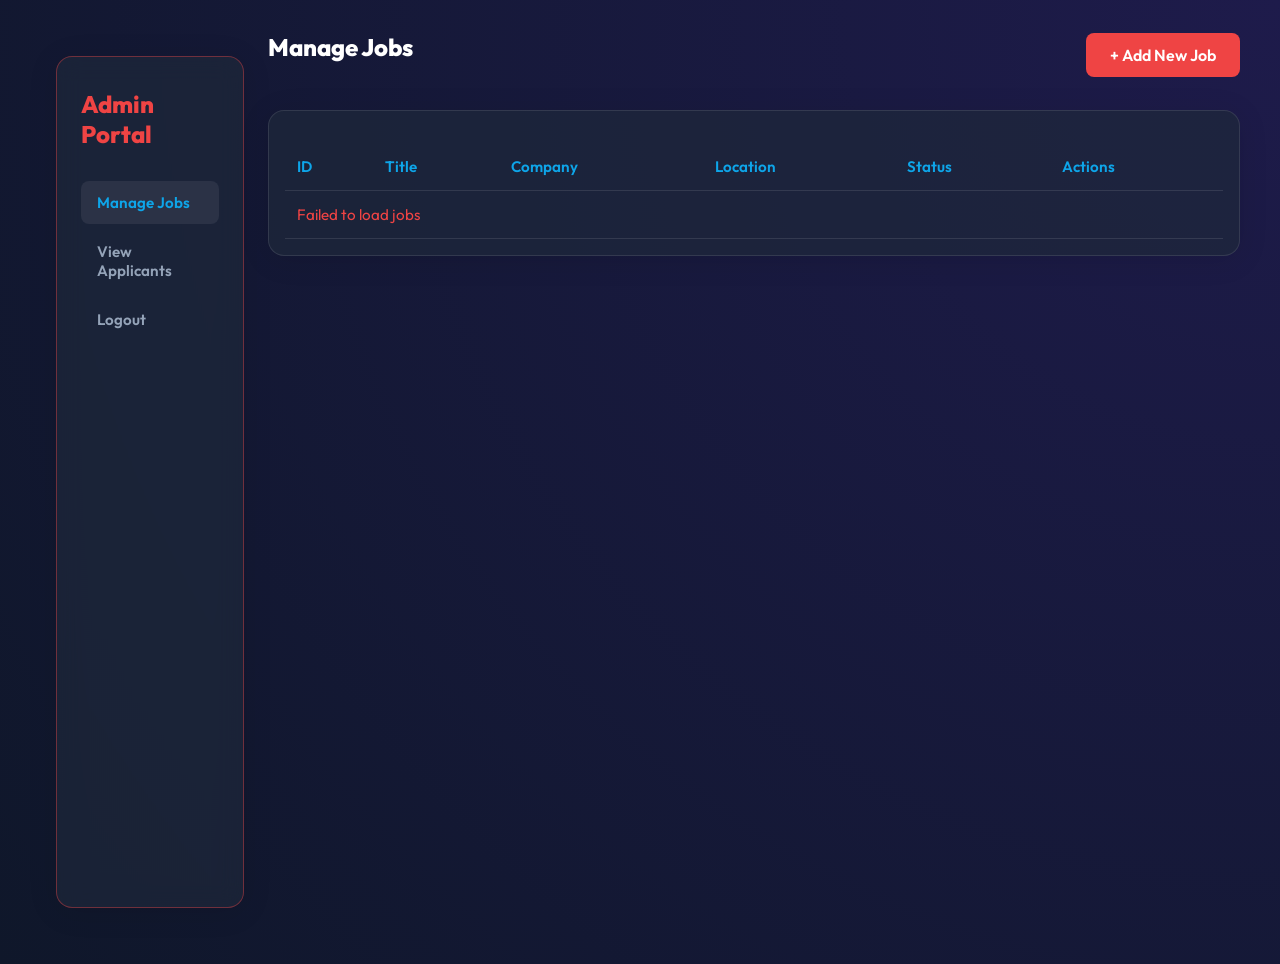
==== src/main/webapp/html/adminpanel.html @ 5ff95ba9 "Add job filters and candidate profile" ====
<!DOCTYPE html>
<html lang="en">
<head>
    <meta charset="UTF-8">
    <meta name="viewport" content="width=device-width, initial-scale=1.0">
    <title>NexJob | Admin Panel</title>
    <link rel="stylesheet" href="../css/style.css">
    <script src="../js/api.js"></script>
</head>
<body>

    <div class="dashboard-grid">
        <aside class="sidebar glass-panel" style="margin: 2rem 0 2rem 2rem; border-color: rgba(239, 68, 68, 0.4);">
            <h2 style="color: var(--danger); margin-bottom: 2rem;">Admin Portal</h2>
            <nav>
                <a href="#" onclick="showSection('jobs')" class="active" id="nav-jobs">Manage Jobs</a>
                <a href="#" onclick="showSection('applicants')" id="nav-applicants">View Applicants</a>
                <a href="#" onclick="logout()">Logout</a>
            </nav>
        </aside>

        <main class="main-content">
            
            <!-- Jobs Section -->
            <section id="jobsSection" class="animate-fade">
                <header style="display: flex; justify-content: space-between; align-items: center; margin-bottom: 2rem;">
                    <h2>Manage Jobs</h2>
                    <button class="btn btn-danger" onclick="openJobModal()">+ Add New Job</button>
                </header>
                
                <div class="glass-panel" style="padding: 1rem; overflow-x: auto;">
                    <table>
                        <thead>
                            <tr>
                                <th>ID</th>
                                <th>Title</th>
                                <th>Company</th>
                                <th>Location</th>
                                <th>Status</th>
                                <th>Actions</th>
                            </tr>
                        </thead>
                        <tbody id="adminJobsTableBody">
                            <tr><td colspan="6">Loading...</td></tr>
                        </tbody>
                    </table>
                </div>
            </section>

            <!-- Applicants Section -->
            <section id="applicantsSection" class="animate-fade" style="display: none;">
                <header style="margin-bottom: 2rem;">
                    <h2>Received Applications</h2>
                </header>
                
                <div class="glass-panel" style="padding: 1rem; overflow-x: auto;">
                    <table>
                        <thead>
                            <tr>
                                <th>ID</th>
                                <th>Applicant Email</th>
                                <th>Job Title</th>
                                <th>Resume</th>
                            </tr>
                        </thead>
                        <tbody id="applicantsTableBody">
                            <tr><td colspan="4">Loading...</td></tr>
                        </tbody>
                    </table>
                </div>
            </section>

        </main>
    </div>

    <!-- Add/Edit Job Modal -->
    <div id="jobModal" class="glass-panel" style="display: none; position: fixed; top: 10%; left: 50%; transform: translateX(-50%); padding: 2rem; z-index: 100; max-width: 500px; width: 100%; max-height: 80vh; overflow-y: auto;">
        <h3 id="jobModalTitle">Add Job</h3>
        <form id="jobForm">
            <input type="hidden" id="jobId">
            <input type="text" id="title" placeholder="Job Title" required>
            <input type="text" id="company" placeholder="Company Name" required>
            <input type="text" id="location" placeholder="Location" required>
            <input type="text" id="salary" placeholder="Salary (e.g., $80k - $100k)" required>
            <select id="category" required>
                <option value="Software Development">Software Development</option>
                <option value="QA &amp; Testing">QA &amp; Testing</option>
                <option value="Data &amp; AI">Data &amp; AI</option>
                <option value="Cloud &amp; DevOps">Cloud &amp; DevOps</option>
                <option value="Design &amp; Product">Design &amp; Product</option>
                <option value="Business &amp; Operations">Business &amp; Operations</option>
                <option value="Mobile Development">Mobile Development</option>
                <option value="Enterprise Systems">Enterprise Systems</option>
            </select>
            <select id="experience" required>
                <option value="0-2 years">0-2 years</option><option value="3-5 years">3-5 years</option>
                <option value="6-8 years">6-8 years</option><option value="9+ years">9+ years</option>
            </select>
            <select id="jobType"><option value="Full-Time">Full-Time</option><option value="Internship">Internship</option><option value="Contract">Contract</option></select>
            <select id="status">
                <option value="Open">Open</option>
                <option value="Closed">Closed</option>
            </select>
            <textarea id="description" placeholder="Job Description" rows="4" required></textarea>
            
            <div style="display: flex; gap: 10px; margin-top: 1rem;">
                <button type="submit" class="btn btn-danger" style="flex: 1;">Save Job</button>
                <button type="button" class="btn" style="background: rgba(255,255,255,0.1);" onclick="closeJobModal()">Cancel</button>
            </div>
        </form>
    </div>
    
    <div id="overlay" style="display: none; position: fixed; top: 0; left: 0; width: 100%; height: 100%; background: rgba(0,0,0,0.5); z-index: 99;"></div>

    <script>
        document.addEventListener('DOMContentLoaded', loadAdminJobs);

        function showSection(section) {
            document.getElementById('jobsSection').style.display = section === 'jobs' ? 'block' : 'none';
            document.getElementById('applicantsSection').style.display = section === 'applicants' ? 'block' : 'none';
            document.getElementById('nav-jobs').className = section === 'jobs' ? 'active' : '';
            document.getElementById('nav-applicants').className = section === 'applicants' ? 'active' : '';
            
            if(section === 'jobs') loadAdminJobs();
            if(section === 'applicants') loadApplicants();
        }

        let adminJobs = [];

        async function loadAdminJobs() {
            const res = await fetchAPI('viewjobs');
            const tbody = document.getElementById('adminJobsTableBody');
            
            if (res.status === 'success') {
                adminJobs = res.data;
                if(res.data.length === 0) {
                    tbody.innerHTML = '<tr><td colspan="6">No jobs found.</td></tr>';
                    return;
                }
                
                tbody.innerHTML = res.data.map(job => `
                    <tr>
                        <td>#${job.id}</td>
                        <td><strong>${job.title}</strong></td>
                        <td>${job.company}</td>
                        <td>${job.location}</td>
                        <td><span class="badge ${job.status === 'Open' ? 'text-success' : 'text-danger'}">${job.status}</span></td>
                        <td>
                            <button class="btn" style="padding: 6px 12px; font-size: 0.8em; margin-right: 5px;" onclick="editJob(${job.id})">Edit</button>
                            <button class="btn" style="padding: 6px 12px; font-size: 0.8em; background: rgba(239, 68, 68, 0.2); color: var(--danger);" onclick="deleteJob(${job.id})">Delete</button>
                        </td>
                    </tr>
                `).join('');
            } else {
                tbody.innerHTML = `<tr><td colspan="6" class="text-danger">Failed to load jobs</td></tr>`;
            }
        }

        async function loadApplicants() {
            const res = await fetchAPI('viewapplicants');
            const tbody = document.getElementById('applicantsTableBody');
            
            if (res.status === 'success') {
                if(res.data.length === 0) {
                    tbody.innerHTML = '<tr><td colspan="4">No applications received yet.</td></tr>';
                    return;
                }
                
                tbody.innerHTML = res.data.map(app => `
                    <tr>
                        <td>#${app.id}</td>
                        <td>${app.user_email}</td>
                        <td>${app.job_title}</td>
                        <td><a href="../resume/${app.resume}" target="_blank" style="color: var(--accent);">View Resume</a></td>
                    </tr>
                `).join('');
            } else {
                tbody.innerHTML = `<tr><td colspan="4" class="text-danger">Failed to load applicants</td></tr>`;
            }
        }

        // Job Modal Logic
        function openJobModal() {
            document.getElementById('jobForm').reset();
            document.getElementById('jobId').value = '';
            document.getElementById('jobModalTitle').innerText = 'Add New Job';
            document.getElementById('jobModal').style.display = 'block';
            document.getElementById('overlay').style.display = 'block';
        }
        
        function editJob(id) {
            const job = adminJobs.find(j => j.id === id);
            if(!job) return;
            
            document.getElementById('jobId').value = job.id;
            document.getElementById('title').value = job.title;
            document.getElementById('company').value = job.company;
            document.getElementById('location').value = job.location;
            document.getElementById('salary').value = job.salary;
            document.getElementById('category').value = job.category || 'Software Development';
            document.getElementById('experience').value = job.experience || '0-2 years';
            document.getElementById('jobType').value = job.jobType || 'Full-Time';
            document.getElementById('status').value = job.status;
            document.getElementById('description').value = job.description;

            document.getElementById('jobModalTitle').innerText = 'Edit Job #' + id;
            document.getElementById('jobModal').style.display = 'block';
            document.getElementById('overlay').style.display = 'block';
        }

        function closeJobModal() {
            document.getElementById('jobModal').style.display = 'none';
            document.getElementById('overlay').style.display = 'none';
        }

        document.getElementById('jobForm').addEventListener('submit', async (e) => {
            e.preventDefault();
            const id = document.getElementById('jobId').value;
            const endpoint = id ? 'updatejob' : 'addjob';
            
            const payload = {
                title: document.getElementById('title').value,
                company: document.getElementById('company').value,
                location: document.getElementById('location').value,
                salary: document.getElementById('salary').value,
                category: document.getElementById('category').value,
                experience: document.getElementById('experience').value,
                jobType: document.getElementById('jobType').value,
                status: document.getElementById('status').value,
                description: document.getElementById('description').value
            };
            if(id) payload.id = id;

            const res = await fetchAPI(endpoint, 'POST', payload);
            if(res.status === 'success') {
                showMessage('Job saved successfully');
                closeJobModal();
                loadAdminJobs();
            } else {
                showMessage(res.message || 'Error saving job', true);
            }
        });

        async function deleteJob(id) {
            if(confirm('Are you sure you want to delete this job?')) {
                const res = await fetchAPI('deletejob', 'POST', { id });
                if(res.status === 'success') {
                    showMessage('Job deleted');
                    loadAdminJobs();
                } else {
                    showMessage(res.message || 'Failed to delete job', true);
                }
            }
        }

        async function logout() {
            const res = await fetchAPI('logout', 'POST');
            window.location.href = '../index.html';
        }
    </script>
</body>
</html>
---- src/main/webapp/css/style.css ----
﻿@import url('https://fonts.googleapis.com/css2?family=Outfit:wght@300;400;600;800&display=swap');

:root {
    --primary-color: #6366f1;
    --primary-hover: #4f46e5;
    --bg-color: #0f172a;
    --surface-color: rgba(30, 41, 59, 0.7);
    --text-main: #f8fafc;
    --text-muted: #94a3b8;
    --accent: #0ea5e9;
    --danger: #ef4444;
    --success: #10b981;
    --border: rgba(255, 255, 255, 0.1);
}

* { margin: 0; padding: 0; box-sizing: border-box; font-family: 'Outfit', sans-serif; }

html { font-size: 16px; }

body {
    background: radial-gradient(circle at top right, #1e1b4b, var(--bg-color));
    color: var(--text-main);
    min-height: 100vh;
    overflow-x: hidden;
    font-size: 1rem;
}

/* Glassmorphism */
.glass-panel {
    background: var(--surface-color);
    backdrop-filter: blur(12px);
    -webkit-backdrop-filter: blur(12px);
    border: 1px solid var(--border);
    border-radius: 16px;
    box-shadow: 0 4px 30px rgba(0, 0, 0, 0.1);
}

.container { max-width: 1200px; margin: 0 auto; padding: 2rem; }

h1, h2, h3 { font-weight: 800; color: #fff; margin-bottom: 1rem; }
p { color: var(--text-muted); line-height: 1.6; }

/* Forms */
input, select, textarea {
    width: 100%; padding: 12px 16px; margin: 8px 0 20px 0;
    border-radius: 8px; border: 1px solid var(--border);
    background: rgba(15, 23, 42, 0.6); color: white;
    font-size: 1rem; transition: 0.3s ease; outline: none;
}
input:focus, select:focus, textarea:focus {
    border-color: var(--primary-color);
    box-shadow: 0 0 0 3px rgba(99, 102, 241, 0.2);
}

button, .btn {
    display: inline-block; background: var(--primary-color);
    color: white; padding: 12px 24px; border: none;
    border-radius: 8px; font-weight: 600; cursor: pointer;
    transition: all 0.3s ease; text-decoration: none; text-align: center;
    font-size: 1rem;
}
button:hover, .btn:hover {
    background: var(--primary-hover); transform: translateY(-2px);
    box-shadow: 0 10px 15px -3px rgba(99, 102, 241, 0.4);
}
.btn-accent { background: var(--accent); }
.btn-accent:hover { background: #0284c7; box-shadow: 0 10px 15px -3px rgba(14,165,233,0.4); }
.btn-danger { background: var(--danger); }
.btn-danger:hover { background: #dc2626; }

/* Dashboard Layout */
.dashboard-grid {
    display: grid;
    grid-template-columns: 220px 1fr;
    min-height: 100vh;
    gap: 1.5rem;
    padding: 1.5rem;
}

.sidebar {
    padding: 2rem 1.5rem;
    height: calc(100vh - 3rem);
    position: sticky;
    top: 1.5rem;
    align-self: start;
}

.sidebar nav a {
    display: block; color: var(--text-muted);
    text-decoration: none; padding: 12px 16px;
    margin-bottom: 6px; border-radius: 8px;
    transition: 0.3s; font-weight: 600; font-size: 0.95rem;
}
.sidebar nav a:hover, .sidebar nav a.active {
    background: rgba(255,255,255,0.07); color: var(--text-main);
}
.sidebar nav a.active { color: var(--accent); }

.main-content { padding: 0.5rem 1rem 2rem 0; }

/* Job Grid */
.jobs-grid {
    display: grid;
    grid-template-columns: repeat(auto-fill, minmax(340px, 1fr));
    gap: 1.5rem;
    align-items: start;
}

.job-card {
    padding: 1.6rem;
    transition: transform 0.3s ease, box-shadow 0.3s ease, border-color 0.3s ease;
    cursor: default;
}
.job-card:hover {
    transform: translateY(-4px);
    border-color: var(--accent);
    box-shadow: 0 12px 40px rgba(14, 165, 233, 0.15);
}
.job-card h3 { color: var(--accent); margin-bottom: 0.4rem; font-size: 1.05rem; }

/* Badge */
.badge {
    display: inline-block; padding: 4px 10px; border-radius: 999px;
    font-size: 0.72rem; font-weight: 800; text-transform: uppercase;
    background: rgba(255,255,255,0.1); color: var(--text-muted); letter-spacing:0.05em;
}

/* Animations */
@keyframes fadeIn {
    from { opacity: 0; transform: translateY(20px); }
    to   { opacity: 1; transform: translateY(0); }
}
.animate-fade { animation: fadeIn 0.5s ease-out forwards; opacity: 0; }

/* Tables */
table { width: 100%; border-collapse: collapse; margin-top: 1rem; }
th, td { padding: 14px 12px; text-align: left; border-bottom: 1px solid var(--border); font-size: 0.95rem; }
th { color: var(--accent); font-weight: 600; }
tr:hover td { background: rgba(255,255,255,0.02); }

.text-success { color: var(--success); }
.text-danger  { color: var(--danger); }

/* Job discovery */
.page-header { display:flex; justify-content:space-between; align-items:flex-start; gap:1rem; margin-bottom:1.5rem; }
.eyebrow { color:var(--accent); font-size:.75rem; font-weight:800; letter-spacing:.12em; text-transform:uppercase; margin-bottom:.35rem; }
.user-chip { padding:.7rem 1rem; white-space:nowrap; color:var(--text-muted); font-size:.9rem; }
.filter-panel { padding:1.2rem; margin-bottom:1.1rem; }
.filter-heading, .section-heading { display:flex; align-items:flex-start; justify-content:space-between; gap:1rem; margin-bottom:1rem; }
.filter-grid { display:grid; grid-template-columns:1.4fr 1fr 1fr 1fr; gap:1rem; margin-bottom:.2rem; }
.filter-grid label, .profile-card label { display:block; color:var(--text-muted); font-size:.82rem; font-weight:600; }
.filter-grid input, .filter-grid select, .profile-card input, .profile-card select { margin:6px 0 0; }
.text-button { background:transparent; color:var(--accent); padding:0; font-size:.85rem; transform:none; box-shadow:none; }
.text-button:hover { background:transparent; color:#7dd3fc; transform:none; box-shadow:none; }
.results-bar { color:var(--text-muted); font-size:.9rem; margin:0 0 1rem .2rem; }
.job-card { cursor:default; display:flex; flex-direction:column; align-items:flex-start; }
.job-card-top { display:flex; justify-content:space-between; align-items:center; width:100%; gap:.75rem; margin-bottom:1rem; }
.job-category { color:var(--accent); font-size:.75rem; font-weight:800; letter-spacing:.04em; text-transform:uppercase; }
.job-card h3 { margin-bottom:.45rem; }
.job-card h4 { color:#fff; font-size:.95rem; margin:0 0 .55rem; }
.job-card h4 span { color:var(--text-muted); }
.salary { color:var(--success) !important; font-size:1rem; font-weight:800; margin-bottom:.8rem; }
.job-meta, .details-meta { display:flex; flex-wrap:wrap; gap:.5rem; margin-bottom:1.15rem; }
.job-meta span, .details-meta span { color:var(--text-muted); border:1px solid var(--border); border-radius:999px; padding:4px 9px; font-size:.76rem; }
.details-meta .salary { border:0; padding:4px 0; margin:0 4px 0 0; }
.btn-outline { background:rgba(14,165,233,.12); color:#7dd3fc; border:1px solid rgba(14,165,233,.45); margin-top:auto; }
.btn-outline:hover { background:rgba(14,165,233,.25); color:#fff; }

/* Modal and full job description */
.modal-shell { position:fixed; inset:0; z-index:100; display:grid; place-items:center; padding:1.25rem; background:rgba(2,6,23,.75); overflow-y:auto; }
.modal-shell[hidden] { display:none; }
.modal-open { overflow:hidden; }
.job-details-modal { position:relative; width:min(760px, 100%); padding:2rem; margin:auto; }
.modal-close { position:absolute; top:.8rem; right:.9rem; min-width:36px; padding:0; font-size:1.8rem; line-height:1; background:transparent; color:var(--text-muted); transform:none; box-shadow:none; }
.modal-close:hover { background:transparent; color:#fff; transform:none; box-shadow:none; }
.job-details-modal h2 { padding-right:2rem; margin-bottom:.35rem; }
.company-line { margin-bottom:1rem; }
.description-content { border-top:1px solid var(--border); padding-top:.5rem; max-height:53vh; overflow-y:auto; }
.description-section { padding:1rem 0; border-bottom:1px solid var(--border); }
.description-section h4 { color:#fff; font-size:.95rem; margin-bottom:.45rem; }
.description-section p, .description-section li { color:var(--text-muted); font-size:.9rem; }
.description-section ul { padding-left:1.2rem; }
.apply-box { margin-top:1.2rem; padding:1.1rem; border:1px solid rgba(14,165,233,.35); background:rgba(14,165,233,.07); border-radius:12px; }
.apply-box h3 { font-size:1rem; margin-bottom:.25rem; }
.apply-box p { font-size:.85rem; margin-bottom:.8rem; }
.apply-row { display:flex; gap:.7rem; align-items:center; }
.apply-row select { margin:0; flex:1; }
.small-link { display:inline-block; color:var(--accent); margin-top:.8rem; font-size:.85rem; }

/* Profile and resume library */
.profile-layout { display:grid; grid-template-columns:minmax(0, 1fr) minmax(320px, .85fr); gap:1.5rem; align-items:start; }
.profile-card, .resumes-card { padding:1.6rem; }
.profile-picture-row { display:flex; align-items:center; gap:1rem; margin:1.1rem 0 1.3rem; }
.avatar-fallback, .profile-preview { width:76px; height:76px; border-radius:50%; flex:0 0 76px; }
.avatar-fallback { display:grid; place-items:center; background:linear-gradient(135deg, var(--primary-color), var(--accent)); color:#fff; font-weight:800; font-size:1.8rem; }
.profile-preview { object-fit:cover; border:2px solid var(--accent); }
.upload-photo-label { margin:0; font-size:.85rem; }
.form-two-columns { display:grid; grid-template-columns:1fr 1fr; gap:1rem; }
.profile-card form > .btn { margin-top:.25rem; }
.section-heading h3 { margin-bottom:.25rem; }
.section-heading p { font-size:.85rem; }
.resume-upload-form { display:flex; gap:.7rem; align-items:center; padding-bottom:1rem; border-bottom:1px solid var(--border); }
.resume-upload-form input { margin:0; flex:1; font-size:.82rem; }
.resume-upload-form .btn { white-space:nowrap; }
.resume-list { margin-top:.85rem; }
.resume-empty { padding:1rem 0; font-size:.88rem; }
.resume-item { display:flex; gap:.75rem; align-items:center; padding:.85rem 0; border-bottom:1px solid var(--border); }
.resume-icon { display:grid; place-items:center; width:34px; height:34px; border-radius:8px; background:rgba(99,102,241,.2); color:#a5b4fc; font-size:.8rem; font-weight:800; }
.resume-item strong { display:block; max-width:220px; overflow:hidden; text-overflow:ellipsis; white-space:nowrap; font-size:.9rem; }
.resume-item p { font-size:.75rem; }
.resume-actions { margin-left:auto; display:flex; gap:.65rem; align-items:center; }
.resume-actions a, .resume-actions button { color:var(--accent); background:transparent; padding:0; font-size:.8rem; transform:none; box-shadow:none; }
.resume-actions button { color:var(--danger); }
.resume-actions a:hover, .resume-actions button:hover { background:transparent; transform:none; box-shadow:none; text-decoration:underline; }

@media (max-width: 900px) {
    .dashboard-grid { grid-template-columns:1fr; padding:1rem; }
    .sidebar { position:static; height:auto; padding:1rem; }
    .sidebar nav { display:flex; flex-wrap:wrap; gap:.25rem; }
    .sidebar nav a { margin:0; }
    .main-content { padding:0; }
    .filter-grid, .profile-layout { grid-template-columns:1fr 1fr; }
}
@media (max-width: 600px) {
    .page-header, .filter-heading, .section-heading, .apply-row, .resume-upload-form { flex-direction:column; align-items:stretch; }
    .filter-grid, .profile-layout, .form-two-columns { grid-template-columns:1fr; }
    .job-details-modal { padding:1.35rem; }
    .job-card { padding:1.3rem; }
    .user-chip { align-self:flex-start; }
}
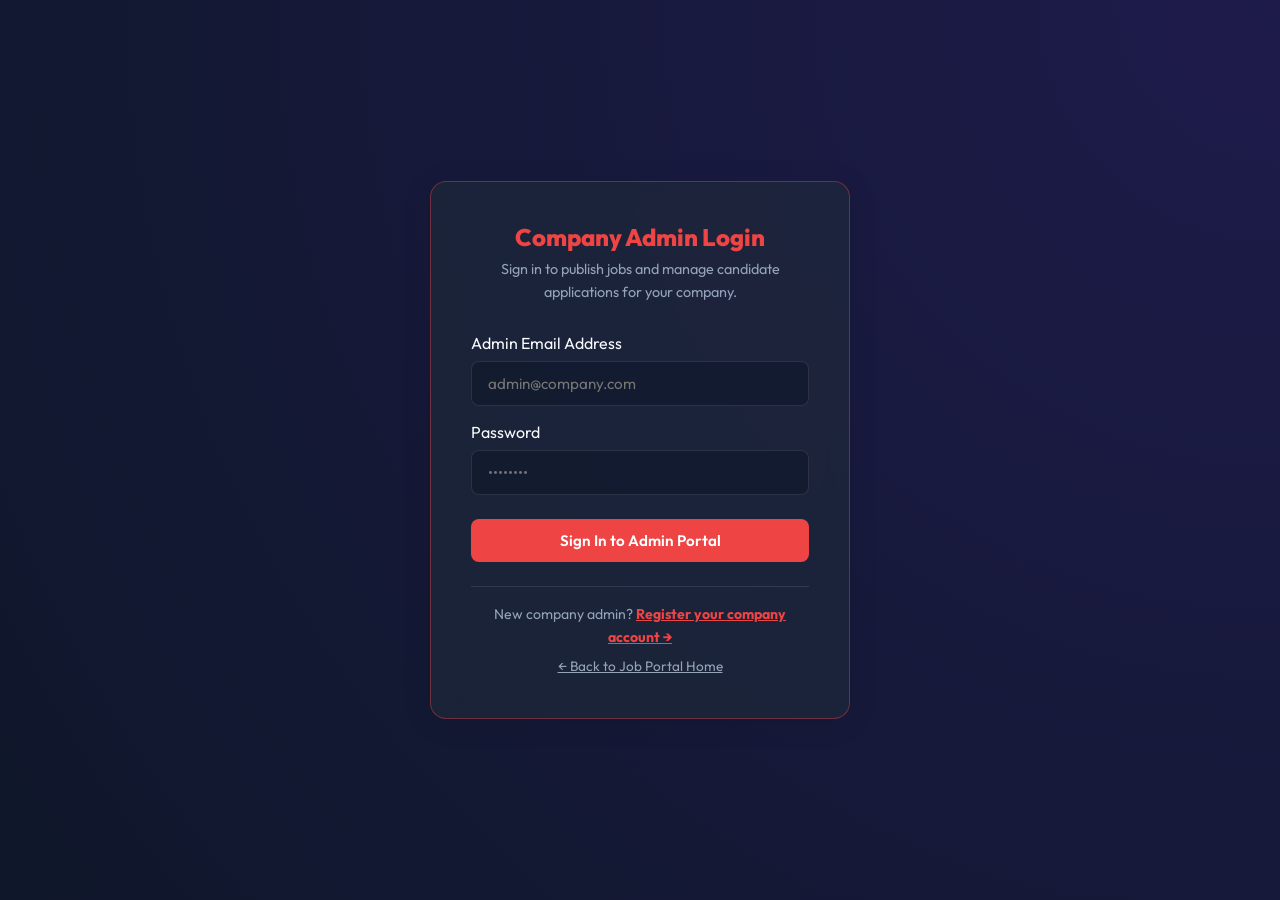
==== commit 709b6eb4: "Update Job Portal project" ====
--- a/src/main/webapp/html/adminpanel.html
+++ b/src/main/webapp/html/adminpanel.html
@@ -3,29 +3,45 @@
 <head>
     <meta charset="UTF-8">
     <meta name="viewport" content="width=device-width, initial-scale=1.0">
-    <title>NexJob | Admin Panel</title>
+    <title>NexJob | Multi-Company Admin Portal</title>
     <link rel="stylesheet" href="../css/style.css">
     <script src="../js/api.js"></script>
 </head>
 <body>
 
     <div class="dashboard-grid">
-        <aside class="sidebar glass-panel" style="margin: 2rem 0 2rem 2rem; border-color: rgba(239, 68, 68, 0.4);">
+        <aside class="sidebar glass-panel" style="border-color: rgba(239, 68, 68, 0.4);">
             <h2 style="color: var(--danger); margin-bottom: 2rem;">Admin Portal</h2>
             <nav>
-                <a href="#" onclick="showSection('jobs')" class="active" id="nav-jobs">Manage Jobs</a>
+                <a href="#" onclick="showSection('jobs')" class="active" id="nav-jobs">Manage Company Jobs</a>
                 <a href="#" onclick="showSection('applicants')" id="nav-applicants">View Applicants</a>
                 <a href="#" onclick="logout()">Logout</a>
             </nav>
         </aside>
 
         <main class="main-content">
+            <header class="page-header">
+                <div>
+                    <p class="eyebrow" style="color:var(--danger);">Multi-Company Employer Portal</p>
+                    <h2 id="adminHeaderTitle" style="margin-bottom:4px;">Company Admin Panel</h2>
+                    <p id="adminSubHeader" style="margin:0; font-size:0.9rem;">Manage job postings and review applications for your company.</p>
+                </div>
+                <div class="header-actions">
+                    <button id="notifBellBtn" class="notif-bell-btn" type="button" aria-label="Admin Notifications">
+                        🔔 <span id="notifBadge" class="notif-badge" hidden>0</span>
+                    </button>
+                    <div id="notifDrawer" class="notif-drawer glass-panel" hidden></div>
+                    <div class="user-chip glass-panel" style="border-color:rgba(239,68,68,0.4);">
+                        <span id="adminBadge">Welcome, Admin</span>
+                    </div>
+                </div>
+            </header>
             
             <!-- Jobs Section -->
             <section id="jobsSection" class="animate-fade">
-                <header style="display: flex; justify-content: space-between; align-items: center; margin-bottom: 2rem;">
-                    <h2>Manage Jobs</h2>
-                    <button class="btn btn-danger" onclick="openJobModal()">+ Add New Job</button>
+                <header style="display: flex; justify-content: space-between; align-items: center; margin-bottom: 1.5rem;">
+                    <h3 id="jobsSectionTitle">My Company Job Postings</h3>
+                    <button class="btn btn-danger" onclick="openJobModal()">+ Post New Job Opening</button>
                 </header>
                 
                 <div class="glass-panel" style="padding: 1rem; overflow-x: auto;">
@@ -35,13 +51,14 @@
                                 <th>ID</th>
                                 <th>Title</th>
                                 <th>Company</th>
-                                <th>Location</th>
+                                <th>Location & Mode</th>
+                                <th>Category</th>
                                 <th>Status</th>
                                 <th>Actions</th>
                             </tr>
                         </thead>
                         <tbody id="adminJobsTableBody">
-                            <tr><td colspan="6">Loading...</td></tr>
+                            <tr><td colspan="7">Loading company jobs...</td></tr>
                         </tbody>
                     </table>
                 </div>
@@ -49,22 +66,26 @@
 
             <!-- Applicants Section -->
             <section id="applicantsSection" class="animate-fade" style="display: none;">
-                <header style="margin-bottom: 2rem;">
-                    <h2>Received Applications</h2>
+                <header style="margin-bottom: 1.5rem;">
+                    <h3 id="applicantsSectionTitle">Received Candidate Applications</h3>
+                    <p style="font-size:0.85rem; color:var(--text-muted);">Applications are ordered newest first and restricted exclusively to jobs posted by your company account.</p>
                 </header>
                 
                 <div class="glass-panel" style="padding: 1rem; overflow-x: auto;">
                     <table>
                         <thead>
                             <tr>
-                                <th>ID</th>
-                                <th>Applicant Email</th>
-                                <th>Job Title</th>
+                                <th>App ID</th>
+                                <th>Applicant Name</th>
+                                <th>Email & Phone</th>
+                                <th>Applied For</th>
                                 <th>Resume</th>
+                                <th>Application Status</th>
+                                <th>Action</th>
                             </tr>
                         </thead>
                         <tbody id="applicantsTableBody">
-                            <tr><td colspan="4">Loading...</td></tr>
+                            <tr><td colspan="7">Loading candidate applications...</td></tr>
                         </tbody>
                     </table>
                 </div>
@@ -74,46 +95,120 @@
     </div>
 
     <!-- Add/Edit Job Modal -->
-    <div id="jobModal" class="glass-panel" style="display: none; position: fixed; top: 10%; left: 50%; transform: translateX(-50%); padding: 2rem; z-index: 100; max-width: 500px; width: 100%; max-height: 80vh; overflow-y: auto;">
-        <h3 id="jobModalTitle">Add Job</h3>
-        <form id="jobForm">
+    <div id="jobModal" class="glass-panel" style="display: none; position: fixed; top: 5%; left: 50%; transform: translateX(-50%); padding: 2rem; z-index: 100; max-width: 580px; width: 95%; max-height: 90vh; overflow-y: auto;">
+        <h3 id="jobModalTitle">Post New Job Opening</h3>
+        <form id="jobForm" style="margin-top:1rem;">
             <input type="hidden" id="jobId">
-            <input type="text" id="title" placeholder="Job Title" required>
-            <input type="text" id="company" placeholder="Company Name" required>
-            <input type="text" id="location" placeholder="Location" required>
-            <input type="text" id="salary" placeholder="Salary (e.g., $80k - $100k)" required>
-            <select id="category" required>
-                <option value="Software Development">Software Development</option>
-                <option value="QA &amp; Testing">QA &amp; Testing</option>
-                <option value="Data &amp; AI">Data &amp; AI</option>
-                <option value="Cloud &amp; DevOps">Cloud &amp; DevOps</option>
-                <option value="Design &amp; Product">Design &amp; Product</option>
-                <option value="Business &amp; Operations">Business &amp; Operations</option>
-                <option value="Mobile Development">Mobile Development</option>
-                <option value="Enterprise Systems">Enterprise Systems</option>
-            </select>
-            <select id="experience" required>
-                <option value="0-2 years">0-2 years</option><option value="3-5 years">3-5 years</option>
-                <option value="6-8 years">6-8 years</option><option value="9+ years">9+ years</option>
-            </select>
-            <select id="jobType"><option value="Full-Time">Full-Time</option><option value="Internship">Internship</option><option value="Contract">Contract</option></select>
-            <select id="status">
-                <option value="Open">Open</option>
-                <option value="Closed">Closed</option>
-            </select>
-            <textarea id="description" placeholder="Job Description" rows="4" required></textarea>
+            
+            <div class="form-grid-2">
+                <label>Job Title *<input type="text" id="title" placeholder="Senior Java Developer" required></label>
+                <label>Company Name *<input type="text" id="company" placeholder="Company Name" readonly style="opacity:0.8; cursor:not-allowed; background:rgba(255,255,255,0.05);"></label>
+            </div>
+
+            <div class="form-grid-2">
+                <label>Location *<input type="text" id="location" placeholder="Bengaluru, Karnataka" required></label>
+                <label>Salary *<input type="text" id="salary" placeholder="12-18 LPA" required></label>
+            </div>
+
+            <div class="form-grid-2">
+                <label>Category *
+                    <select id="category" required>
+                        <option value="Software Development">Software Development</option>
+                        <option value="QA &amp; Testing">QA &amp; Testing</option>
+                        <option value="Data &amp; AI">Data &amp; AI</option>
+                        <option value="Cloud &amp; DevOps">Cloud &amp; DevOps</option>
+                        <option value="Design &amp; Product">Design &amp; Product</option>
+                        <option value="Business &amp; Operations">Business &amp; Operations</option>
+                        <option value="Mobile Development">Mobile Development</option>
+                        <option value="Enterprise Systems">Enterprise Systems</option>
+                    </select>
+                </label>
+                <label>Experience Level *
+                    <select id="experience" required>
+                        <option value="Fresher">Fresher</option>
+                        <option value="0-1 Years">0-1 Years</option>
+                        <option value="1-3 Years">1-3 Years</option>
+                        <option value="3+ Years">3+ Years</option>
+                    </select>
+                </label>
+            </div>
+
+            <div class="form-grid-2">
+                <label>Employment Type
+                    <select id="jobType">
+                        <option value="Full-Time">Full-Time</option>
+                        <option value="Internship">Internship</option>
+                        <option value="Contract">Contract</option>
+                    </select>
+                </label>
+                <label>Work Mode
+                    <select id="workMode">
+                        <option value="On-site">On-site</option>
+                        <option value="Hybrid">Hybrid</option>
+                        <option value="Remote">Remote</option>
+                    </select>
+                </label>
+            </div>
+
+            <label>Required Skills (comma separated)
+                <input type="text" id="skills" placeholder="Java, Spring Boot, SQL, REST APIs">
+            </label>
+
+            <label>Job Status
+                <select id="status">
+                    <option value="Open">Open</option>
+                    <option value="Closed">Closed</option>
+                </select>
+            </label>
+
+            <label>Job Description & Summary *
+                <textarea id="description" placeholder="Job Summary: ... | Company Details: ... | Eligibility Criteria: ... | Required Skills: ..." rows="4" required></textarea>
+            </label>
             
             <div style="display: flex; gap: 10px; margin-top: 1rem;">
-                <button type="submit" class="btn btn-danger" style="flex: 1;">Save Job</button>
+                <button type="submit" class="btn btn-danger" style="flex: 1;">Save Job Opening</button>
                 <button type="button" class="btn" style="background: rgba(255,255,255,0.1);" onclick="closeJobModal()">Cancel</button>
             </div>
         </form>
     </div>
+
+    <!-- Applicant Full Profile Modal -->
+    <div id="applicantModal" class="modal-shell" role="dialog" aria-modal="true" hidden>
+        <div class="glass-panel job-details-modal" style="max-width:720px;">
+            <button class="modal-close" type="button" onclick="closeApplicantModal()">&times;</button>
+            <div id="applicantModalContent" style="overflow-y:auto; padding-right:8px;"></div>
+        </div>
+    </div>
     
-    <div id="overlay" style="display: none; position: fixed; top: 0; left: 0; width: 100%; height: 100%; background: rgba(0,0,0,0.5); z-index: 99;"></div>
+    <div id="overlay" style="display: none; position: fixed; top: 0; left: 0; width: 100%; height: 100%; background: rgba(0,0,0,0.6); z-index: 99;"></div>
 
     <script>
-        document.addEventListener('DOMContentLoaded', loadAdminJobs);
+        let adminJobs = [];
+        let adminApplicants = [];
+        let currentAdminCompany = 'Company';
+
+        document.addEventListener('DOMContentLoaded', async () => {
+            await initializeAdminDashboard();
+        });
+
+        async function initializeAdminDashboard() {
+            initNotificationSystem();
+            const currentAdmin = await fetchAPI('currentadmin');
+
+            if (currentAdmin.status !== 'success') {
+                window.location.href = 'adminlogin.html';
+                return;
+            }
+
+            currentAdminCompany = currentAdmin.company || 'Company';
+            document.getElementById('adminBadge').innerText = `Welcome, ${currentAdminCompany}`;
+            document.getElementById('adminHeaderTitle').innerText = `${currentAdminCompany} Admin Panel`;
+            document.getElementById('adminSubHeader').innerText = `Manage job postings and review candidate applications for ${currentAdminCompany}.`;
+            document.getElementById('jobsSectionTitle').innerText = `${currentAdminCompany} Job Postings`;
+            document.getElementById('applicantsSectionTitle').innerText = `${currentAdminCompany} Received Applications`;
+
+            await loadAdminJobs();
+        }
 
         function showSection(section) {
             document.getElementById('jobsSection').style.display = section === 'jobs' ? 'block' : 'none';
@@ -125,34 +220,33 @@
             if(section === 'applicants') loadApplicants();
         }
 
-        let adminJobs = [];
-
         async function loadAdminJobs() {
-            const res = await fetchAPI('viewjobs');
+            const res = await fetchAPI('viewjobs?adminOnly=true');
             const tbody = document.getElementById('adminJobsTableBody');
             
             if (res.status === 'success') {
-                adminJobs = res.data;
-                if(res.data.length === 0) {
-                    tbody.innerHTML = '<tr><td colspan="6">No jobs found.</td></tr>';
+                adminJobs = res.data || [];
+                if(adminJobs.length === 0) {
+                    tbody.innerHTML = `<tr><td colspan="7">No job postings found for ${escapeHTML(currentAdminCompany)}. Click "+ Post New Job Opening" to publish one.</td></tr>`;
                     return;
                 }
                 
-                tbody.innerHTML = res.data.map(job => `
+                tbody.innerHTML = adminJobs.map(job => `
                     <tr>
                         <td>#${job.id}</td>
-                        <td><strong>${job.title}</strong></td>
-                        <td>${job.company}</td>
-                        <td>${job.location}</td>
-                        <td><span class="badge ${job.status === 'Open' ? 'text-success' : 'text-danger'}">${job.status}</span></td>
+                        <td><strong>${escapeHTML(job.title)}</strong></td>
+                        <td><strong style="color:var(--accent);">${escapeHTML(job.company)}</strong></td>
+                        <td>${escapeHTML(job.location)} <span class="job-tag" style="padding:2px 6px;">${escapeHTML(job.workMode || 'On-site')}</span></td>
+                        <td>${escapeHTML(job.category || 'Software Development')}</td>
+                        <td><span class="badge ${job.status === 'Open' ? 'text-success' : 'text-danger'}">${escapeHTML(job.status)}</span></td>
                         <td>
-                            <button class="btn" style="padding: 6px 12px; font-size: 0.8em; margin-right: 5px;" onclick="editJob(${job.id})">Edit</button>
-                            <button class="btn" style="padding: 6px 12px; font-size: 0.8em; background: rgba(239, 68, 68, 0.2); color: var(--danger);" onclick="deleteJob(${job.id})">Delete</button>
+                            <button class="btn" style="padding: 5px 10px; font-size: 0.8em; margin-right: 4px;" onclick="editJob(${job.id})">Edit</button>
+                            <button class="btn btn-danger" style="padding: 5px 10px; font-size: 0.8em;" onclick="deleteJob(${job.id})">Delete</button>
                         </td>
                     </tr>
                 `).join('');
             } else {
-                tbody.innerHTML = `<tr><td colspan="6" class="text-danger">Failed to load jobs</td></tr>`;
+                tbody.innerHTML = `<tr><td colspan="7" class="text-danger">Failed to load company jobs: ${escapeHTML(res.message || '')}</td></tr>`;
             }
         }
 
@@ -161,29 +255,160 @@
             const tbody = document.getElementById('applicantsTableBody');
             
             if (res.status === 'success') {
-                if(res.data.length === 0) {
-                    tbody.innerHTML = '<tr><td colspan="4">No applications received yet.</td></tr>';
+                // Ensure newest applications are on top
+                adminApplicants = (res.data || []).sort((a, b) => Number(b.id) - Number(a.id));
+                if(adminApplicants.length === 0) {
+                    tbody.innerHTML = `<tr><td colspan="7">No candidate applications received for ${escapeHTML(currentAdminCompany)} yet.</td></tr>`;
                     return;
                 }
                 
-                tbody.innerHTML = res.data.map(app => `
+                tbody.innerHTML = adminApplicants.map(app => `
                     <tr>
                         <td>#${app.id}</td>
-                        <td>${app.user_email}</td>
-                        <td>${app.job_title}</td>
-                        <td><a href="../resume/${app.resume}" target="_blank" style="color: var(--accent);">View Resume</a></td>
+                        <td>
+                            <div style="display:flex; align-items:center; gap:10px;">
+                                ${renderAvatarHTML(app.name, app.profile_picture, 36)}
+                                <div>
+                                    <strong>${escapeHTML(app.name || 'Candidate')}</strong><br>
+                                    <button type="button" class="btn btn-outline" style="padding:2px 8px; font-size:0.75rem; margin-top:2px;" onclick="viewApplicantProfile(${app.id})">View Profile</button>
+                                </div>
+                            </div>
+                        </td>
+                        <td>${escapeHTML(app.user_email)}<br><small style="color:var(--text-muted);">${escapeHTML(app.phone || 'No phone')}</small></td>
+                        <td><strong>${escapeHTML(app.job_title)}</strong></td>
+                        <td>
+                            <a class="btn btn-outline" href="../resume/${encodeURIComponent(app.resume)}" target="_blank" style="padding:4px 10px; font-size:0.8rem;">
+                                📄 ${escapeHTML(app.resume_custom_name || 'Resume')}
+                            </a>
+                        </td>
+                        <td>
+                            <select onchange="updateApplicantStatus(${app.id}, this.value)" style="margin:0; padding:6px 10px; font-size:0.82rem; font-weight:700; border-radius:8px;">
+                                ${statusOptionsHTML(app.status)}
+                            </select>
+                        </td>
+                        <td>
+                            <div style="display:flex; gap:4px;">
+                                <button class="btn btn-accent" style="padding:5px 8px; font-size:0.8em;" onclick="viewApplicantProfile(${app.id})">Details</button>
+                                <button class="btn btn-danger" style="padding:5px 8px; font-size:0.8em;" onclick="deleteApplicant(${app.id})">Delete</button>
+                            </div>
+                        </td>
                     </tr>
                 `).join('');
             } else {
-                tbody.innerHTML = `<tr><td colspan="4" class="text-danger">Failed to load applicants</td></tr>`;
-            }
-        }
-
-        // Job Modal Logic
+                tbody.innerHTML = `<tr><td colspan="7" class="text-danger">Failed to load applicants: ${escapeHTML(res.message || '')}</td></tr>`;
+            }
+        }
+
+        function renderAvatarHTML(name, picture, size = 48) {
+            if (picture && picture.trim().length > 0) {
+                return `<img src="../profile-pictures/${encodeURIComponent(picture)}" alt="Profile picture" style="width:${size}px; height:${size}px; border-radius:50%; object-fit:cover; border:2px solid var(--accent); flex-shrink:0;">`;
+            }
+            const letter = (name || 'C').trim().charAt(0).toUpperCase();
+            return `<div class="avatar-fallback" style="width:${size}px; height:${size}px; font-size:${size * 0.45}px; flex-shrink:0;">${letter}</div>`;
+        }
+
+        function statusOptionsHTML(currentStatus) {
+            const statuses = ['Submitted', 'Under Review', 'Interview Scheduled', 'Accepted', 'Rejected', 'Offer Letter Available'];
+            return statuses.map(s => `<option value="${s}" ${s.toLowerCase() === String(currentStatus).toLowerCase() ? 'selected' : ''}>${s}</option>`).join('');
+        }
+
+        async function updateApplicantStatus(appId, newStatus) {
+            const res = await fetchAPI('updateappstatus', 'POST', { id: appId, status: newStatus });
+            if (res.status === 'success') {
+                showMessage(res.message);
+                await loadApplicants();
+                refreshNotifications();
+            } else {
+                showMessage(res.message || 'Failed to update status', true);
+            }
+        }
+
+        async function deleteApplicant(appId) {
+            if (!confirm(`Are you sure you want to delete Candidate Application #${appId}?`)) return;
+            const res = await fetchAPI('deleteapplication', 'POST', { id: appId });
+            if (res.status === 'success') {
+                showMessage(res.message);
+                if (!document.getElementById('applicantModal').hidden) {
+                    closeApplicantModal();
+                }
+                await loadApplicants();
+            } else {
+                showMessage(res.message || 'Failed to delete application', true);
+            }
+        }
+
+        function viewApplicantProfile(id) {
+            const app = adminApplicants.find(a => Number(a.id) === Number(id));
+            if (!app) return;
+
+            document.getElementById('applicantModalContent').innerHTML = `
+                <div style="display:flex; align-items:center; gap:1rem; border-bottom:1px solid var(--border); padding-bottom:1rem; margin-bottom:1rem;">
+                    ${renderAvatarHTML(app.name, app.profile_picture, 64)}
+                    <div>
+                        <p class="eyebrow" style="color:var(--accent); margin:0;">Candidate Application #${app.id}</p>
+                        <h2 style="margin:2px 0;">${escapeHTML(app.name || 'Candidate Profile')}</h2>
+                        <p style="margin:0; color:var(--text-muted); font-size:0.9rem;">Applied for: <strong style="color:#fff;">${escapeHTML(app.job_title)}</strong> &bull; ${escapeHTML(app.applied_on || 'N/A')}</p>
+                    </div>
+                </div>
+
+                <div class="jd-sections">
+                    <div class="jd-block">
+                        <h4>📞 Contact Information</h4>
+                        <p><strong>Email:</strong> ${escapeHTML(app.user_email)}</p>
+                        <p><strong>Phone:</strong> ${escapeHTML(app.phone || 'Not provided')}</p>
+                        <p><strong>Gender:</strong> ${escapeHTML(app.gender || 'Not specified')}</p>
+                        <p><strong>Date of Birth:</strong> ${escapeHTML(app.dob || 'Not specified')}</p>
+                        <p><strong>Address:</strong> ${escapeHTML(app.address || 'Not provided')}</p>
+                    </div>
+
+                    <div class="jd-block">
+                        <h4>💼 Candidate Qualifications & Career</h4>
+                        <p><strong>Preferred Role:</strong> ${escapeHTML(app.preferred_role || 'Not specified')}</p>
+                        <p><strong>Skills:</strong> ${escapeHTML(app.skills || 'Not specified')}</p>
+                        <p><strong>Experience:</strong> ${escapeHTML(app.experience || 'Not specified')}</p>
+                        <p><strong>Education:</strong> ${escapeHTML(app.education || 'Not specified')}</p>
+                    </div>
+
+                    <div class="jd-block">
+                        <h4>📄 Submitted Resume</h4>
+                        <p><strong>Label:</strong> ${escapeHTML(app.resume_custom_name || 'Resume')}</p>
+                        <a class="btn btn-accent" href="../resume/${encodeURIComponent(app.resume)}" target="_blank" style="margin-top:6px;">
+                            Download / View Candidate Resume
+                        </a>
+                    </div>
+
+                    <div class="jd-block">
+                        <h4>⚙️ Manage Application</h4>
+                        <div class="apply-row" style="gap:10px;">
+                            <select id="modalStatusSelect" style="flex:1;">${statusOptionsHTML(app.status)}</select>
+                            <button type="button" class="btn btn-accent" onclick="saveModalStatus(${app.id})">Update Status</button>
+                            <button type="button" class="btn btn-danger" onclick="deleteApplicant(${app.id})">Delete Application</button>
+                        </div>
+                    </div>
+                </div>`;
+
+            document.getElementById('applicantModal').hidden = false;
+            document.body.classList.add('modal-open');
+        }
+
+        async function saveModalStatus(appId) {
+            const sel = document.getElementById('modalStatusSelect');
+            if (sel) {
+                await updateApplicantStatus(appId, sel.value);
+                closeApplicantModal();
+            }
+        }
+
+        function closeApplicantModal() {
+            document.getElementById('applicantModal').hidden = true;
+            document.body.classList.remove('modal-open');
+        }
+
         function openJobModal() {
             document.getElementById('jobForm').reset();
             document.getElementById('jobId').value = '';
-            document.getElementById('jobModalTitle').innerText = 'Add New Job';
+            document.getElementById('company').value = currentAdminCompany;
+            document.getElementById('jobModalTitle').innerText = 'Post New Job Opening';
             document.getElementById('jobModal').style.display = 'block';
             document.getElementById('overlay').style.display = 'block';
         }
@@ -194,16 +419,18 @@
             
             document.getElementById('jobId').value = job.id;
             document.getElementById('title').value = job.title;
-            document.getElementById('company').value = job.company;
+            document.getElementById('company').value = job.company || currentAdminCompany;
             document.getElementById('location').value = job.location;
             document.getElementById('salary').value = job.salary;
             document.getElementById('category').value = job.category || 'Software Development';
-            document.getElementById('experience').value = job.experience || '0-2 years';
+            document.getElementById('experience').value = job.experience || '0-1 Years';
             document.getElementById('jobType').value = job.jobType || 'Full-Time';
+            document.getElementById('workMode').value = job.workMode || 'On-site';
+            document.getElementById('skills').value = job.skills || '';
             document.getElementById('status').value = job.status;
             document.getElementById('description').value = job.description;
 
-            document.getElementById('jobModalTitle').innerText = 'Edit Job #' + id;
+            document.getElementById('jobModalTitle').innerText = 'Edit Job Opening #' + id;
             document.getElementById('jobModal').style.display = 'block';
             document.getElementById('overlay').style.display = 'block';
         }
@@ -226,6 +453,8 @@
                 category: document.getElementById('category').value,
                 experience: document.getElementById('experience').value,
                 jobType: document.getElementById('jobType').value,
+                workMode: document.getElementById('workMode').value,
+                skills: document.getElementById('skills').value,
                 status: document.getElementById('status').value,
                 description: document.getElementById('description').value
             };
@@ -242,10 +471,10 @@
         });
 
         async function deleteJob(id) {
-            if(confirm('Are you sure you want to delete this job?')) {
+            if(confirm('Are you sure you want to delete this job posting?')) {
                 const res = await fetchAPI('deletejob', 'POST', { id });
                 if(res.status === 'success') {
-                    showMessage('Job deleted');
+                    showMessage('Job posting deleted');
                     loadAdminJobs();
                 } else {
                     showMessage(res.message || 'Failed to delete job', true);
@@ -254,7 +483,7 @@
         }
 
         async function logout() {
-            const res = await fetchAPI('logout', 'POST');
+            await fetchAPI('logout', 'POST');
             window.location.href = '../index.html';
         }
     </script>
--- a/src/main/webapp/css/style.css
+++ b/src/main/webapp/css/style.css
@@ -1,4 +1,4 @@
-﻿@import url('https://fonts.googleapis.com/css2?family=Outfit:wght@300;400;600;800&display=swap');
+@import url('https://fonts.googleapis.com/css2?family=Outfit:wght@300;400;600;800&display=swap');
 
 :root {
     --primary-color: #6366f1;
@@ -10,6 +10,7 @@
     --accent: #0ea5e9;
     --danger: #ef4444;
     --success: #10b981;
+    --warning: #f59e0b;
     --border: rgba(255, 255, 255, 0.1);
 }
 
@@ -37,15 +38,15 @@
 
 .container { max-width: 1200px; margin: 0 auto; padding: 2rem; }
 
-h1, h2, h3 { font-weight: 800; color: #fff; margin-bottom: 1rem; }
+h1, h2, h3, h4 { font-weight: 800; color: #fff; margin-bottom: 1rem; }
 p { color: var(--text-muted); line-height: 1.6; }
 
 /* Forms */
 input, select, textarea {
-    width: 100%; padding: 12px 16px; margin: 8px 0 20px 0;
+    width: 100%; padding: 12px 16px; margin: 8px 0 16px 0;
     border-radius: 8px; border: 1px solid var(--border);
     background: rgba(15, 23, 42, 0.6); color: white;
-    font-size: 1rem; transition: 0.3s ease; outline: none;
+    font-size: 0.95rem; transition: 0.3s ease; outline: none;
 }
 input:focus, select:focus, textarea:focus {
     border-color: var(--primary-color);
@@ -56,22 +57,24 @@
     display: inline-block; background: var(--primary-color);
     color: white; padding: 12px 24px; border: none;
     border-radius: 8px; font-weight: 600; cursor: pointer;
-    transition: all 0.3s ease; text-decoration: none; text-align: center;
-    font-size: 1rem;
+    transition: background 0.3s ease, border-color 0.3s ease; text-decoration: none; text-align: center;
+    font-size: 0.95rem;
 }
 button:hover, .btn:hover {
-    background: var(--primary-hover); transform: translateY(-2px);
-    box-shadow: 0 10px 15px -3px rgba(99, 102, 241, 0.4);
+    background: var(--primary-hover);
+    box-shadow: 0 8px 20px -3px rgba(99, 102, 241, 0.3);
 }
 .btn-accent { background: var(--accent); }
-.btn-accent:hover { background: #0284c7; box-shadow: 0 10px 15px -3px rgba(14,165,233,0.4); }
+.btn-accent:hover { background: #0284c7; box-shadow: 0 8px 20px -3px rgba(14,165,233,0.3); }
 .btn-danger { background: var(--danger); }
 .btn-danger:hover { background: #dc2626; }
+.btn-outline { background: rgba(14,165,233,.12); color: #7dd3fc; border: 1px solid rgba(14,165,233,.45); }
+.btn-outline:hover { background: rgba(14,165,233,.25); color: #fff; }
 
 /* Dashboard Layout */
 .dashboard-grid {
     display: grid;
-    grid-template-columns: 220px 1fr;
+    grid-template-columns: 240px 1fr;
     min-height: 100vh;
     gap: 1.5rem;
     padding: 1.5rem;
@@ -98,39 +101,143 @@
 
 .main-content { padding: 0.5rem 1rem 2rem 0; }
 
-/* Job Grid */
+/* Header & Notifications */
+.header-actions { display: flex; align-items: center; gap: 1rem; position: relative; }
+.user-chip { padding: 0.6rem 1.2rem; display: flex; align-items: center; gap: 0.5rem; color: var(--text-main); font-size: 0.9rem; }
+.notif-bell-btn {
+    position: relative; background: rgba(255,255,255,0.07); border: 1px solid var(--border);
+    border-radius: 12px; padding: 8px 14px; font-size: 1.2rem; cursor: pointer; color: var(--text-main);
+    display: flex; align-items: center; gap: 6px;
+}
+.notif-bell-btn:hover { background: rgba(255,255,255,0.15); }
+.notif-badge {
+    position: absolute; top: -6px; right: -6px; background: var(--danger); color: #fff;
+    font-size: 0.7rem; font-weight: 800; padding: 2px 7px; border-radius: 999px; border: 2px solid var(--bg-color);
+}
+.notif-drawer {
+    position: absolute; top: 120%; right: 0; width: 360px; max-height: 480px; overflow-y: auto;
+    z-index: 200; padding: 1rem; border: 1px solid rgba(14,165,233,0.3); background: #0f172a;
+    box-shadow: 0 16px 40px rgba(0,0,0,0.5); border-radius: 16px;
+}
+.notif-header { display: flex; justify-content: space-between; align-items: center; padding-bottom: 0.75rem; border-bottom: 1px solid var(--border); margin-bottom: 0.75rem; }
+.notif-header h4 { margin: 0; font-size: 1rem; color: var(--accent); }
+.notif-header button { background: transparent; border: none; color: var(--text-muted); font-size: 0.8rem; cursor: pointer; padding: 0; }
+.notif-header button:hover { color: #fff; }
+.notif-item { padding: 0.75rem; border-radius: 8px; margin-bottom: 0.5rem; background: rgba(255,255,255,0.03); border: 1px solid var(--border); transition: 0.2s; }
+.notif-item.unread { border-left: 3px solid var(--accent); background: rgba(14,165,233,0.08); }
+.notif-item-title { font-weight: 700; font-size: 0.85rem; color: #fff; margin-bottom: 2px; }
+.notif-item-msg { font-size: 0.8rem; color: var(--text-muted); line-height: 1.4; }
+.notif-item-time { font-size: 0.7rem; color: rgba(255,255,255,0.4); margin-top: 4px; display: block; }
+
+/* Filter Panel & Grid */
+.filter-panel { padding: 1.5rem; margin-bottom: 1.5rem; }
+.filter-heading { display: flex; align-items: center; justify-content: space-between; gap: 1rem; margin-bottom: 1.2rem; }
+.filter-grid-8 {
+    display: grid;
+    grid-template-columns: repeat(4, 1fr);
+    gap: 1rem;
+    margin-bottom: 1rem;
+}
+.filter-grid-8 label { display: block; color: var(--text-muted); font-size: 0.82rem; font-weight: 600; margin-bottom: 2px; }
+.filter-grid-8 input, .filter-grid-8 select { margin: 4px 0 0 0; font-size: 0.88rem; }
+.filter-actions { display: flex; gap: 1rem; align-items: center; }
+
+/* Job Card UI - Hover animation removed per requirement #1 */
 .jobs-grid {
     display: grid;
     grid-template-columns: repeat(auto-fill, minmax(340px, 1fr));
     gap: 1.5rem;
-    align-items: start;
+    align-items: stretch;
 }
 
 .job-card {
     padding: 1.6rem;
-    transition: transform 0.3s ease, box-shadow 0.3s ease, border-color 0.3s ease;
     cursor: default;
+    display: flex;
+    flex-direction: column;
+    align-items: flex-start;
+    border: 1px solid var(--border);
+    /* No hover transform scale or jump */
+    transition: border-color 0.2s ease, background 0.2s ease;
 }
 .job-card:hover {
-    transform: translateY(-4px);
-    border-color: var(--accent);
-    box-shadow: 0 12px 40px rgba(14, 165, 233, 0.15);
-}
-.job-card h3 { color: var(--accent); margin-bottom: 0.4rem; font-size: 1.05rem; }
-
-/* Badge */
-.badge {
-    display: inline-block; padding: 4px 10px; border-radius: 999px;
-    font-size: 0.72rem; font-weight: 800; text-transform: uppercase;
-    background: rgba(255,255,255,0.1); color: var(--text-muted); letter-spacing:0.05em;
-}
-
-/* Animations */
-@keyframes fadeIn {
-    from { opacity: 0; transform: translateY(20px); }
-    to   { opacity: 1; transform: translateY(0); }
-}
-.animate-fade { animation: fadeIn 0.5s ease-out forwards; opacity: 0; }
+    border-color: rgba(14, 165, 233, 0.5);
+    background: rgba(30, 41, 59, 0.85);
+}
+.job-card-top { display: flex; justify-content: space-between; align-items: center; width: 100%; gap: 0.75rem; margin-bottom: 0.8rem; }
+.job-category { color: var(--accent); font-size: 0.75rem; font-weight: 800; letter-spacing: 0.05em; text-transform: uppercase; }
+.job-card h3 { color: #fff; margin-bottom: 0.45rem; font-size: 1.15rem; }
+.job-card h4 { color: var(--text-muted); font-size: 0.95rem; font-weight: 400; margin: 0 0 0.75rem; }
+.salary { color: var(--success) !important; font-size: 1.05rem; font-weight: 800; margin-bottom: 0.8rem; }
+.job-tags { display: flex; flex-wrap: wrap; gap: 0.4rem; margin-bottom: 1.2rem; }
+.job-tag { background: rgba(255,255,255,0.06); border: 1px solid var(--border); color: var(--text-muted); padding: 3px 10px; border-radius: 999px; font-size: 0.75rem; font-weight: 600; }
+
+.btn-jd {
+    width: 100%;
+    margin-top: auto;
+    background: linear-gradient(135deg, rgba(14,165,233,0.2), rgba(99,102,241,0.2));
+    border: 1px solid var(--accent);
+    color: #38bdf8;
+    padding: 10px 16px;
+    border-radius: 10px;
+    font-weight: 700;
+    font-size: 0.9rem;
+    text-align: center;
+    cursor: pointer;
+    transition: 0.2s ease;
+}
+.btn-jd:hover {
+    background: var(--accent);
+    color: #fff;
+}
+
+/* Modal and Job Details */
+.modal-shell { position: fixed; inset: 0; z-index: 100; display: grid; place-items: center; padding: 1.25rem; background: rgba(2,6,23,0.85); overflow-y: auto; }
+.modal-shell[hidden] { display: none; }
+.modal-open { overflow: hidden; }
+.job-details-modal { position: relative; width: min(800px, 100%); padding: 2.2rem; margin: auto; max-height: 90vh; display: flex; flex-direction: column; }
+.modal-close { position: absolute; top: 1rem; right: 1rem; min-width: 36px; padding: 0; font-size: 1.8rem; line-height: 1; background: transparent; color: var(--text-muted); border: none; cursor: pointer; }
+.modal-close:hover { color: #fff; }
+
+.jd-sections { border-top: 1px solid var(--border); padding-top: 1rem; overflow-y: auto; margin-bottom: 1rem; }
+.jd-block { padding: 1rem 0; border-bottom: 1px solid var(--border); }
+.jd-block h4 { color: var(--accent); font-size: 1rem; margin-bottom: 0.5rem; display: flex; align-items: center; gap: 8px; }
+.jd-block p, .jd-block li { color: var(--text-main); font-size: 0.93rem; line-height: 1.6; }
+.jd-block ul { padding-left: 1.3rem; margin-top: 0.3rem; }
+
+.apply-box { margin-top: 1rem; padding: 1.2rem; border: 1px solid rgba(14,165,233,.4); background: rgba(14,165,233,.08); border-radius: 12px; }
+.apply-box h3 { font-size: 1.05rem; margin-bottom: 0.4rem; color: #fff; }
+.apply-row { display: flex; gap: 0.75rem; align-items: center; margin-top: 0.8rem; }
+.apply-row select { margin: 0; flex: 1; }
+
+/* Profile Form & Layout */
+.profile-layout { display: grid; grid-template-columns: 1fr 1fr; gap: 1.5rem; align-items: start; }
+.profile-card, .resumes-card { padding: 1.8rem; }
+.profile-picture-row { display: flex; align-items: center; gap: 1.2rem; margin: 1rem 0 1.5rem; }
+.avatar-fallback, .profile-preview { width: 80px; height: 80px; border-radius: 50%; flex: 0 0 80px; }
+.avatar-fallback { display: grid; place-items: center; background: linear-gradient(135deg, var(--primary-color), var(--accent)); color: #fff; font-weight: 800; font-size: 2rem; }
+.profile-preview { object-fit: cover; border: 2px solid var(--accent); }
+
+.form-grid-2 { display: grid; grid-template-columns: 1fr 1fr; gap: 1rem; }
+.profile-card label { display: block; color: var(--text-muted); font-size: 0.82rem; font-weight: 600; }
+
+.resume-upload-box { background: rgba(15, 23, 42, 0.5); padding: 1rem; border-radius: 12px; border: 1px solid var(--border); margin-bottom: 1.2rem; }
+.resume-upload-form { display: flex; flex-direction: column; gap: 0.75rem; }
+.resume-upload-form input { margin: 0; }
+.resume-item { display: flex; gap: 0.8rem; align-items: center; padding: 0.9rem; border-radius: 10px; background: rgba(255,255,255,0.03); border: 1px solid var(--border); margin-bottom: 0.75rem; }
+.resume-icon { display: grid; place-items: center; width: 38px; height: 38px; border-radius: 8px; background: rgba(99,102,241,0.2); color: #a5b4fc; font-size: 0.85rem; font-weight: 800; }
+.resume-item strong { display: block; font-size: 0.92rem; color: #fff; }
+.resume-item p { font-size: 0.78rem; color: var(--text-muted); margin: 0; }
+.resume-actions { margin-left: auto; display: flex; gap: 0.75rem; align-items: center; }
+
+/* Status Badges */
+.status-chip { display: inline-block; padding: 4px 12px; border-radius: 999px; font-size: 0.75rem; font-weight: 800; text-transform: uppercase; letter-spacing: 0.04em; }
+.status-submitted { background: rgba(14,165,233,0.2); color: #38bdf8; border: 1px solid rgba(14,165,233,0.4); }
+.status-under-review { background: rgba(245,158,11,0.2); color: #fbbf24; border: 1px solid rgba(245,158,11,0.4); }
+.status-interview-scheduled { background: rgba(168,85,247,0.2); color: #c084fc; border: 1px solid rgba(168,85,247,0.4); }
+.status-accepted { background: rgba(16,185,129,0.2); color: #34d399; border: 1px solid rgba(16,185,129,0.4); }
+.status-rejected { background: rgba(239,68,68,0.2); color: #f87171; border: 1px solid rgba(239,68,68,0.4); }
+.status-offer-letter-available { background: rgba(34,197,94,0.25); color: #4ade80; border: 1px solid rgba(34,197,94,0.5); }
 
 /* Tables */
 table { width: 100%; border-collapse: collapse; margin-top: 1rem; }
@@ -138,93 +245,17 @@
 th { color: var(--accent); font-weight: 600; }
 tr:hover td { background: rgba(255,255,255,0.02); }
 
-.text-success { color: var(--success); }
-.text-danger  { color: var(--danger); }
-
-/* Job discovery */
-.page-header { display:flex; justify-content:space-between; align-items:flex-start; gap:1rem; margin-bottom:1.5rem; }
-.eyebrow { color:var(--accent); font-size:.75rem; font-weight:800; letter-spacing:.12em; text-transform:uppercase; margin-bottom:.35rem; }
-.user-chip { padding:.7rem 1rem; white-space:nowrap; color:var(--text-muted); font-size:.9rem; }
-.filter-panel { padding:1.2rem; margin-bottom:1.1rem; }
-.filter-heading, .section-heading { display:flex; align-items:flex-start; justify-content:space-between; gap:1rem; margin-bottom:1rem; }
-.filter-grid { display:grid; grid-template-columns:1.4fr 1fr 1fr 1fr; gap:1rem; margin-bottom:.2rem; }
-.filter-grid label, .profile-card label { display:block; color:var(--text-muted); font-size:.82rem; font-weight:600; }
-.filter-grid input, .filter-grid select, .profile-card input, .profile-card select { margin:6px 0 0; }
-.text-button { background:transparent; color:var(--accent); padding:0; font-size:.85rem; transform:none; box-shadow:none; }
-.text-button:hover { background:transparent; color:#7dd3fc; transform:none; box-shadow:none; }
-.results-bar { color:var(--text-muted); font-size:.9rem; margin:0 0 1rem .2rem; }
-.job-card { cursor:default; display:flex; flex-direction:column; align-items:flex-start; }
-.job-card-top { display:flex; justify-content:space-between; align-items:center; width:100%; gap:.75rem; margin-bottom:1rem; }
-.job-category { color:var(--accent); font-size:.75rem; font-weight:800; letter-spacing:.04em; text-transform:uppercase; }
-.job-card h3 { margin-bottom:.45rem; }
-.job-card h4 { color:#fff; font-size:.95rem; margin:0 0 .55rem; }
-.job-card h4 span { color:var(--text-muted); }
-.salary { color:var(--success) !important; font-size:1rem; font-weight:800; margin-bottom:.8rem; }
-.job-meta, .details-meta { display:flex; flex-wrap:wrap; gap:.5rem; margin-bottom:1.15rem; }
-.job-meta span, .details-meta span { color:var(--text-muted); border:1px solid var(--border); border-radius:999px; padding:4px 9px; font-size:.76rem; }
-.details-meta .salary { border:0; padding:4px 0; margin:0 4px 0 0; }
-.btn-outline { background:rgba(14,165,233,.12); color:#7dd3fc; border:1px solid rgba(14,165,233,.45); margin-top:auto; }
-.btn-outline:hover { background:rgba(14,165,233,.25); color:#fff; }
-
-/* Modal and full job description */
-.modal-shell { position:fixed; inset:0; z-index:100; display:grid; place-items:center; padding:1.25rem; background:rgba(2,6,23,.75); overflow-y:auto; }
-.modal-shell[hidden] { display:none; }
-.modal-open { overflow:hidden; }
-.job-details-modal { position:relative; width:min(760px, 100%); padding:2rem; margin:auto; }
-.modal-close { position:absolute; top:.8rem; right:.9rem; min-width:36px; padding:0; font-size:1.8rem; line-height:1; background:transparent; color:var(--text-muted); transform:none; box-shadow:none; }
-.modal-close:hover { background:transparent; color:#fff; transform:none; box-shadow:none; }
-.job-details-modal h2 { padding-right:2rem; margin-bottom:.35rem; }
-.company-line { margin-bottom:1rem; }
-.description-content { border-top:1px solid var(--border); padding-top:.5rem; max-height:53vh; overflow-y:auto; }
-.description-section { padding:1rem 0; border-bottom:1px solid var(--border); }
-.description-section h4 { color:#fff; font-size:.95rem; margin-bottom:.45rem; }
-.description-section p, .description-section li { color:var(--text-muted); font-size:.9rem; }
-.description-section ul { padding-left:1.2rem; }
-.apply-box { margin-top:1.2rem; padding:1.1rem; border:1px solid rgba(14,165,233,.35); background:rgba(14,165,233,.07); border-radius:12px; }
-.apply-box h3 { font-size:1rem; margin-bottom:.25rem; }
-.apply-box p { font-size:.85rem; margin-bottom:.8rem; }
-.apply-row { display:flex; gap:.7rem; align-items:center; }
-.apply-row select { margin:0; flex:1; }
-.small-link { display:inline-block; color:var(--accent); margin-top:.8rem; font-size:.85rem; }
-
-/* Profile and resume library */
-.profile-layout { display:grid; grid-template-columns:minmax(0, 1fr) minmax(320px, .85fr); gap:1.5rem; align-items:start; }
-.profile-card, .resumes-card { padding:1.6rem; }
-.profile-picture-row { display:flex; align-items:center; gap:1rem; margin:1.1rem 0 1.3rem; }
-.avatar-fallback, .profile-preview { width:76px; height:76px; border-radius:50%; flex:0 0 76px; }
-.avatar-fallback { display:grid; place-items:center; background:linear-gradient(135deg, var(--primary-color), var(--accent)); color:#fff; font-weight:800; font-size:1.8rem; }
-.profile-preview { object-fit:cover; border:2px solid var(--accent); }
-.upload-photo-label { margin:0; font-size:.85rem; }
-.form-two-columns { display:grid; grid-template-columns:1fr 1fr; gap:1rem; }
-.profile-card form > .btn { margin-top:.25rem; }
-.section-heading h3 { margin-bottom:.25rem; }
-.section-heading p { font-size:.85rem; }
-.resume-upload-form { display:flex; gap:.7rem; align-items:center; padding-bottom:1rem; border-bottom:1px solid var(--border); }
-.resume-upload-form input { margin:0; flex:1; font-size:.82rem; }
-.resume-upload-form .btn { white-space:nowrap; }
-.resume-list { margin-top:.85rem; }
-.resume-empty { padding:1rem 0; font-size:.88rem; }
-.resume-item { display:flex; gap:.75rem; align-items:center; padding:.85rem 0; border-bottom:1px solid var(--border); }
-.resume-icon { display:grid; place-items:center; width:34px; height:34px; border-radius:8px; background:rgba(99,102,241,.2); color:#a5b4fc; font-size:.8rem; font-weight:800; }
-.resume-item strong { display:block; max-width:220px; overflow:hidden; text-overflow:ellipsis; white-space:nowrap; font-size:.9rem; }
-.resume-item p { font-size:.75rem; }
-.resume-actions { margin-left:auto; display:flex; gap:.65rem; align-items:center; }
-.resume-actions a, .resume-actions button { color:var(--accent); background:transparent; padding:0; font-size:.8rem; transform:none; box-shadow:none; }
-.resume-actions button { color:var(--danger); }
-.resume-actions a:hover, .resume-actions button:hover { background:transparent; transform:none; box-shadow:none; text-decoration:underline; }
-
-@media (max-width: 900px) {
-    .dashboard-grid { grid-template-columns:1fr; padding:1rem; }
-    .sidebar { position:static; height:auto; padding:1rem; }
-    .sidebar nav { display:flex; flex-wrap:wrap; gap:.25rem; }
-    .sidebar nav a { margin:0; }
-    .main-content { padding:0; }
-    .filter-grid, .profile-layout { grid-template-columns:1fr 1fr; }
-}
-@media (max-width: 600px) {
-    .page-header, .filter-heading, .section-heading, .apply-row, .resume-upload-form { flex-direction:column; align-items:stretch; }
-    .filter-grid, .profile-layout, .form-two-columns { grid-template-columns:1fr; }
-    .job-details-modal { padding:1.35rem; }
-    .job-card { padding:1.3rem; }
-    .user-chip { align-self:flex-start; }
-}
+/* Responsive adjustments */
+@media (max-width: 1024px) {
+    .filter-grid-8 { grid-template-columns: 1fr 1fr; }
+    .profile-layout { grid-template-columns: 1fr; }
+}
+
+@media (max-width: 768px) {
+    .dashboard-grid { grid-template-columns: 1fr; padding: 1rem; }
+    .sidebar { position: static; height: auto; padding: 1rem; }
+    .sidebar nav { display: flex; flex-wrap: wrap; gap: 0.25rem; }
+    .main-content { padding: 0; }
+    .filter-grid-8, .form-grid-2 { grid-template-columns: 1fr; }
+    .notif-drawer { width: 300px; right: -50px; }
+}
